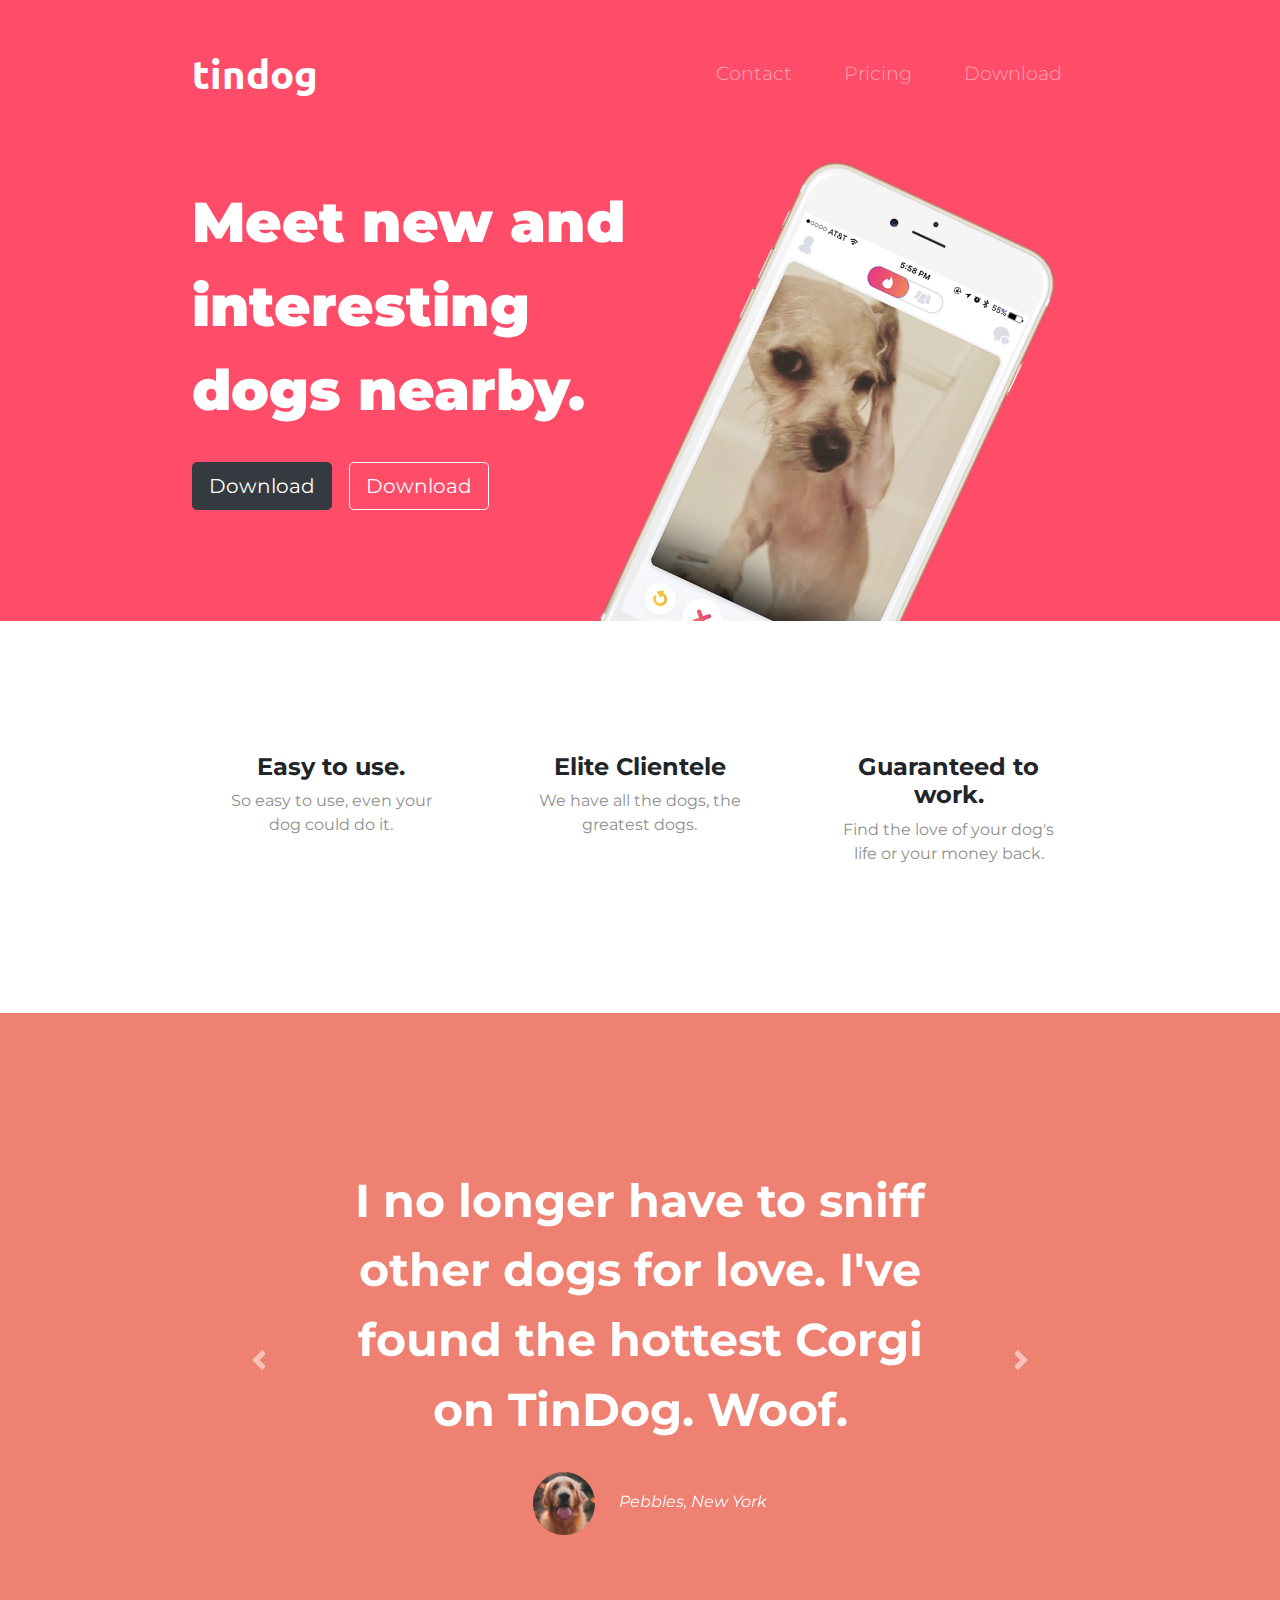
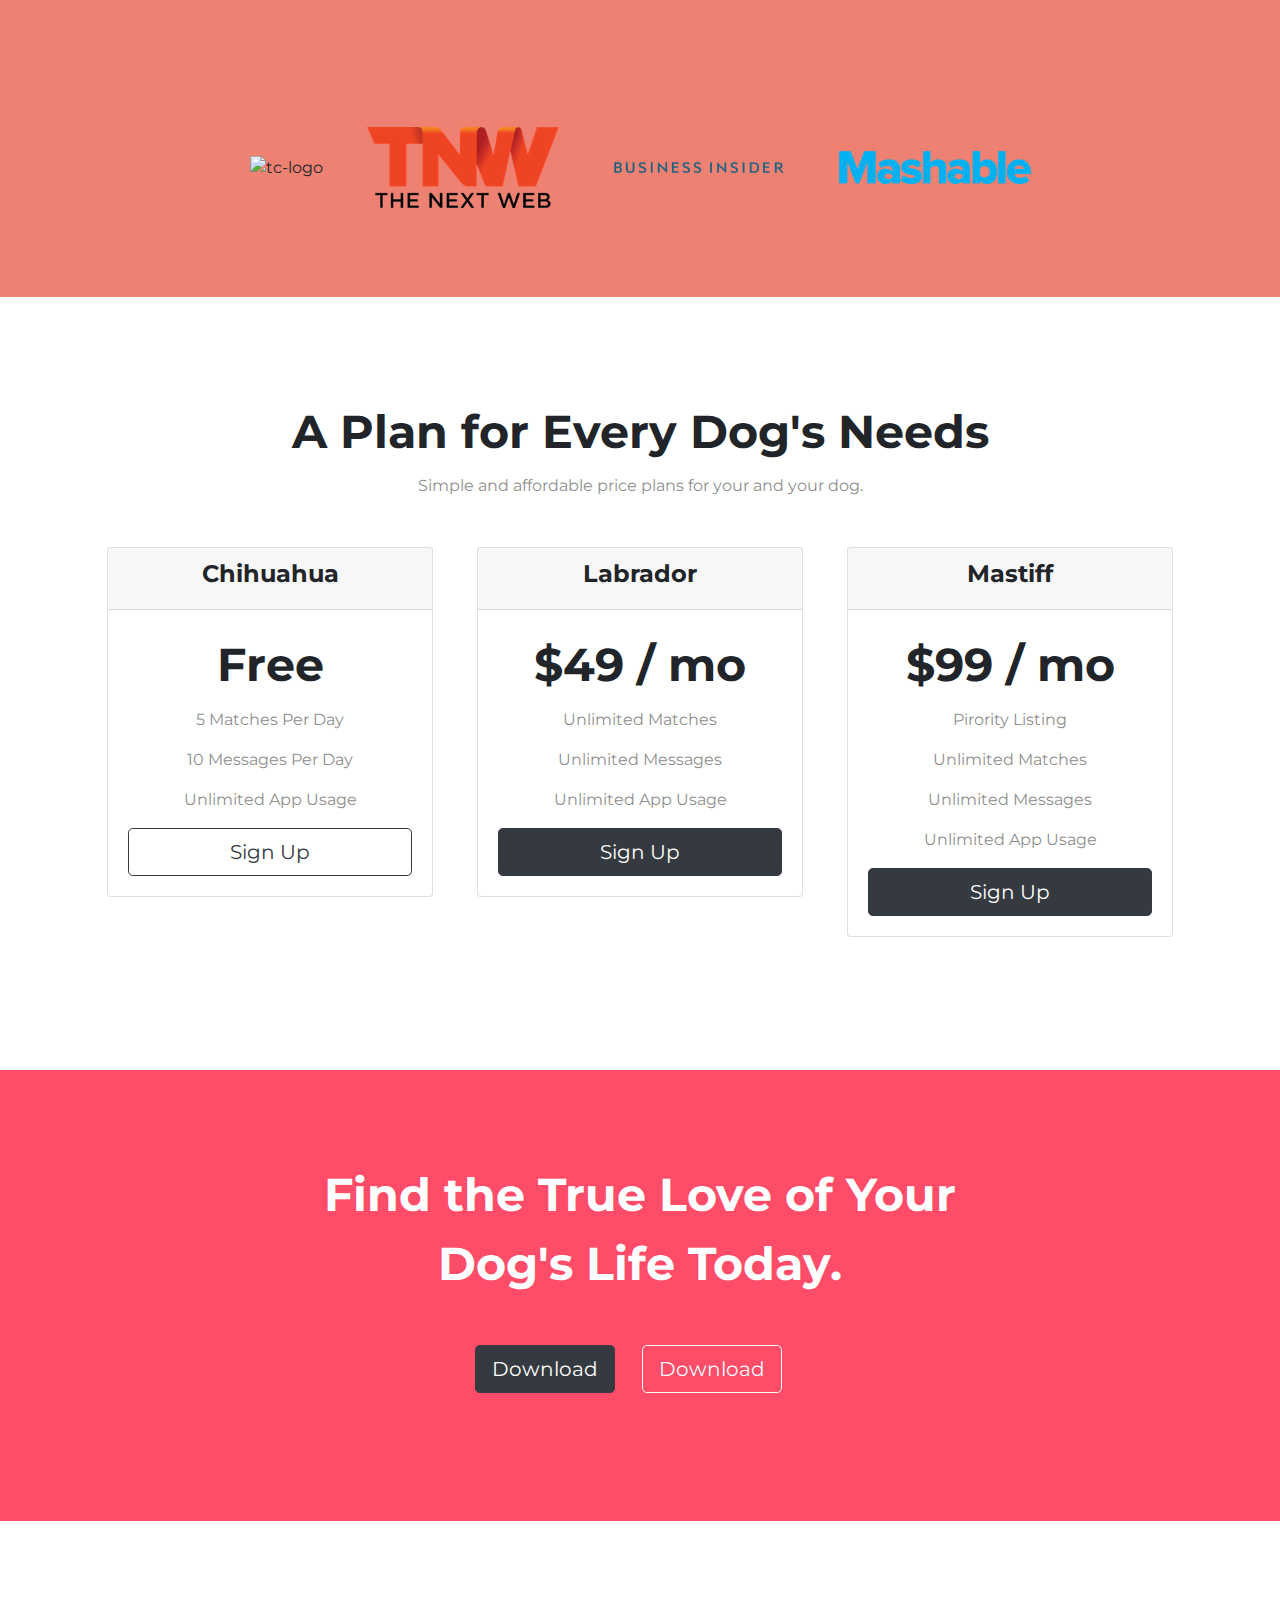
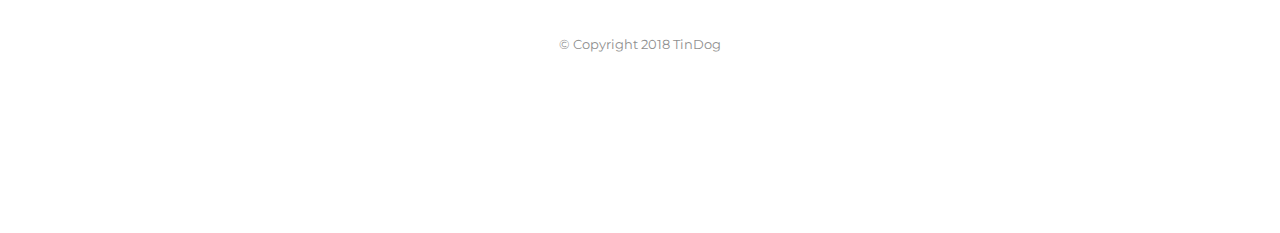
==== index.html @ 05ddcf09 "Add files via upload" ====
<!DOCTYPE html>
<html>

<head>
  <meta charset="utf-8">
  <title>TinDog</title>

  <!-- CSS Stylesheets -->
  <link rel="stylesheet" href="https://maxcdn.bootstrapcdn.com/bootstrap/4.0.0/css/bootstrap.min.css" integrity="sha384-Gn5384xqQ1aoWXA+058RXPxPg6fy4IWvTNh0E263XmFcJlSAwiGgFAW/dAiS6JXm" crossorigin="anonymous">
  <link rel="stylesheet" href="css/styles.css">

  <!-- Google Fonts -->
  <link rel="preconnect" href="https://fonts.gstatic.com">
  <link href="https://fonts.googleapis.com/css2?family=Montserrat:wght@100;400;900&family=Ubuntu:ital,wght@0,300;0,400;0,500;0,700;1,300;1,400;1,500;1,700&display=swap" rel="stylesheet">

  <!-- Font Awesome -->
  <script src="https://kit.fontawesome.com/27fd0374d7.js" crossorigin="anonymous"></script>

  <!--Bootstrap Scripts -->
  <script src="https://code.jquery.com/jquery-3.2.1.slim.min.js" integrity="sha384-KJ3o2DKtIkvYIK3UENzmM7KCkRr/rE9/Qpg6aAZGJwFDMVNA/GpGFF93hXpG5KkN" crossorigin="anonymous"></script>
  <script src="https://cdnjs.cloudflare.com/ajax/libs/popper.js/1.12.9/umd/popper.min.js" integrity="sha384-ApNbgh9B+Y1QKtv3Rn7W3mgPxhU9K/ScQsAP7hUibX39j7fakFPskvXusvfa0b4Q" crossorigin="anonymous"></script>
  <script src="https://maxcdn.bootstrapcdn.com/bootstrap/4.0.0/js/bootstrap.min.js" integrity="sha384-JZR6Spejh4U02d8jOt6vLEHfe/JQGiRRSQQxSfFWpi1MquVdAyjUar5+76PVCmYl" crossorigin="anonymous"></script>
</head>

<body>

  <section id="title">

    <div class="container-fluid">

      <!-- Nav Bar -->

      <nav class="navbar navbar-expand-lg navbar-dark">
        <a class="navbar-brand" href="">tindog</a>
        <button class="navbar-toggler" type="button" data-toggle="collapse" data-target="#navbarSupportedContent" aria-controls="navbarSupportedContent" aria-expanded="false" aria-label="Toggle navigation">
          <span class="navbar-toggler-icon"></span>
        </button>
        <div class="collapse navbar-collapse" id="navbarSupportedContent">
          <ul class="navbar-nav ml-auto">
            <li class="nav-item">
              <a class="nav-link" href="#footer">Contact</a>
            </li>
            <li class="nav-item">
              <a class="nav-link" href="#pricing">Pricing</a>
            </li>
            <li class="nav-item">
              <a class="nav-link" href="#cta">Download</a>
            </li>
          </ul>
        </div>
      </nav>


      <!-- Title -->

      <div class="row">

        <div class="col-lg-6 col-md-12 col-sm-12">
          <h1>Meet new and interesting dogs nearby.</h1>
          <button type="button" class="btn btn-lg btn-dark download-button"><i class="fab fa-apple"></i> Download</button>
          <button type="button" class="btn btn-lg btn-outline-light download-button"><i class="fab fa-google-play"></i> Download</button>
        </div>

        <div class="col-lg-6 col-md-12 col-sm-12">
          <img class="titleimage" src="images/iphone6.png" alt="iphone-mockup">
        </div>
      </div>

    </div>


  </section>


  <!-- Features -->

  <section id="features">
    <div class="row">

      <div class="featurebox col-lg-4">
        <i class="fas fa-check-circle fa-4x icons"></i>
        <h3>Easy to use.</h3>
        <p>So easy to use, even your dog could do it.</p>
      </div>

      <div class="featurebox col-lg-4">
        <i class="fas fa-bullseye fa-4x icons"></i>
        <h3>Elite Clientele</h3>
        <p>We have all the dogs, the greatest dogs.</p>
      </div>

      <div class="featurebox col-lg-4">
        <i class="fas fa-heart fa-4x icons"></i>
        <h3>Guaranteed to work.</h3>
        <p>Find the love of your dog's life or your money back.</p>
      </div>


    </div>
  </section>


  <!-- Testimonials -->

  <section id="testimonials">

    <div id="testimonial-carousel" class="carousel slide" data-ride="false">
      <div class="carousel-inner">
        <div class="carousel-item active">
          <h2>I no longer have to sniff other dogs for love. I've found the hottest Corgi on TinDog. Woof.</h2>
          <img class="testimonialimg" src="images/dog-img.jpg" alt="dog-profile">
          <em>Pebbles, New York</em>
        </div>
        <div class="carousel-item">
          <h2 class="testimonial-text">My dog used to be so lonely, but with TinDog's help, they've found the love of their life. I think.</h2>
          <img class="testimonialimg" src="images/lady-img.jpg" alt="lady-profile">
          <em>Beverly, Illinois</em>
        </div>
      </div>
      <a class="carousel-control-prev" href="#testimonial-carousel" role="button" data-slide="prev">
        <span class="carousel-control-prev-icon" aria-hidden="true"></span>
        <span class="sr-only">Previous</span>
      </a>
      <a class="carousel-control-next" href="#testimonial-carousel" role="button" data-slide="next">
        <span class="carousel-control-next-icon" aria-hidden="true"></span>
        <span class="sr-only">Next</span>
      </a>
    </div>

  </section>


  <!-- Press -->

  <section id="press">
    <img class="presslogo" src="images/techcrunch.png" alt="tc-logo">
    <img class="presslogo" src="images/tnw.png" alt="tnw-logo">
    <img class="presslogo" src="images/bizinsider.png" alt="biz-insider-logo">
    <img class="presslogo" src="images/mashable.png" alt="mashable-logo">

  </section>


  <!-- Pricing -->

  <section id="pricing">

    <h2>A Plan for Every Dog's Needs</h2>
    <p>Simple and affordable price plans for your and your dog.</p>

    <div class="row">

      <div class="pricingcol col-lg-4 col-md-6">
        <div class="card">
          <div class="card-header">
            <h3>Chihuahua</h3>
          </div>
          <div class="card-body">
            <h2>Free</h2>
            <p>5 Matches Per Day</p>
            <p>10 Messages Per Day</p>
            <p>Unlimited App Usage</p>
            <button type="button" class="btn btn-lg btn-block btn-outline-dark">Sign Up</button>
          </div>
        </div>
      </div>

      <div class="pricingcol col-lg-4 col-md-6">
        <div class="card">
          <div class="card-header">
            <h3>Labrador</h3>
          </div>
          <div class="card-body">
            <h2>$49 / mo</h2>
            <p>Unlimited Matches</p>
            <p>Unlimited Messages</p>
            <p>Unlimited App Usage</p>
            <button type="button" class="btn btn-lg btn-block btn-dark">Sign Up</button>
          </div>
        </div>
      </div>

      <div class="pricingcol col-lg-4 col-md-12">
        <div class="card">
          <div class="card-header">
            <h3>Mastiff</h3>
          </div>
          <div class="card-body">
            <h2>$99 / mo</h2>
            <p>Pirority Listing</p>
            <p>Unlimited Matches</p>
            <p>Unlimited Messages</p>
            <p>Unlimited App Usage</p>
              <button type="button" class="btn btn-lg btn-block btn-dark">Sign Up</button>
          </div>
        </div>
      </div>

    </div>

  </section>


  <!-- Call to Action -->

  <section id="cta">

    <h3 class="ctaheader">Find the True Love of Your Dog's Life Today.</h3>
    <button type="button" class="btn btn-lg btn-dark download-button"><i class="fab fa-apple"></i> Download</button>
    <button type="button" class="btn btn-lg btn-outline-light download-button"><i class="fab fa-google-play"></i> Download</button>

  </section>


  <!-- Footer -->

  <footer id="footer">

<i class="socialmedia fab fa-twitter"></i>
<i class="socialmedia fab fa-facebook-f"></i>
<i class="socialmedia fab fa-instagram"></i>
<i class="socialmedia fas fa-envelope"></i>

    <p class="last">© Copyright 2018 TinDog</p>

  </footer>


</body>

</html>
---- css/styles.css ----
#title {
  background-color: #ff4c68;
  color: white;
}

.container-fluid{
  padding: 3% 15% 7%;
}

h1 {
font-family: 'Montserrat', sans-serif;
font-size: 3.5rem;
line-height: 1.5;
font-weight: 900;
}

body {
  font-family: 'Montserrat', sans-serif;
}

/* navigation bar */

.navbar {
  padding: 0 0 4.5rem;
}

.navbar-brand {
  font-family: 'Ubuntu';
  font-size: 2.5rem;
  font-weight: bold;
}

.nav-item {
  padding: 0 18px;
}

.nav-link {
  font-size: 1.2rem;
  font-family: 'Montserrat';
  font-weight: 300;
}

/* Download Buttons */

.download-button{
margin: 5% 3% 5% 0;
}


/* Title Image */

.titleimage {
  width: 60%;
  transform: rotate(25deg);
  position: absolute;
  right: 30%;
}

/* Features */
#features {
padding: 7% 15%;
  background-color: white;
  position: relative;
}

.featurebox {
  padding: 4.5%;
  text-align: center;
}

h3 {
  font-family: 'Montserrat';
  font-weight: 700;
  font-size: 1.5rem;
}

p {
color: #8f8f8f;
}

.icons {
  color: #ef8172;
margin-bottom: 1rem;
}

.icons:hover {
  transition: ease .1s;
  color: #ff4c68;
}

/* Testimonial */

#testimonials {
  padding: 7% 15%;
  text-align: center;
  background-color: #ef8172;
  color: #fff;
}

h2 {
  font-family: 'Montserrat';
font-weight: 700;
  font-size: 2.9rem;
  line-height: 1.5;

}

.testimonialimg {
  width: 10%;
  border-radius: 100%;
  margin: 20px;
}

.carousel-item {
  padding: 7% 15%;
}

/* press */

#press {
  background-color: #ef8172;
  text-align: center;
  padding-bottom: 3%;
}

.presslogo {
  width: 15%;
  margin: 20px 20px 50px;
}

/* pricing */

#pricing {
  padding: 100px;
  text-align: center;
}

.pricingcol {
  padding: 3% 2%;
}

.picturemove {
  position: absolute;
}

@media (max-width: 1028px) {
  #title {
    text-align: center;
  }
  .titleimage {
    position: static;
    transform: rotate(0);
  }
}

/* cta section */

#cta {
  background-color: #ff4c68;
  color: white;
  text-align: center;
  padding: 7% 20%;
}

.ctaheader {
  font-family: 'Montserrat';
  font-weight: 700;
    font-size: 2.9rem;
    line-height: 1.5;
}

/* footersection */

#footer {

  background-color: #fff;
  padding: 7% 15%;
text-align: center;
}

.socialmedia {
  text-align: center;
margin: 20px 10px;
}

.last {
  margin-bottom: 10%;
  font-size: .8rem;
}
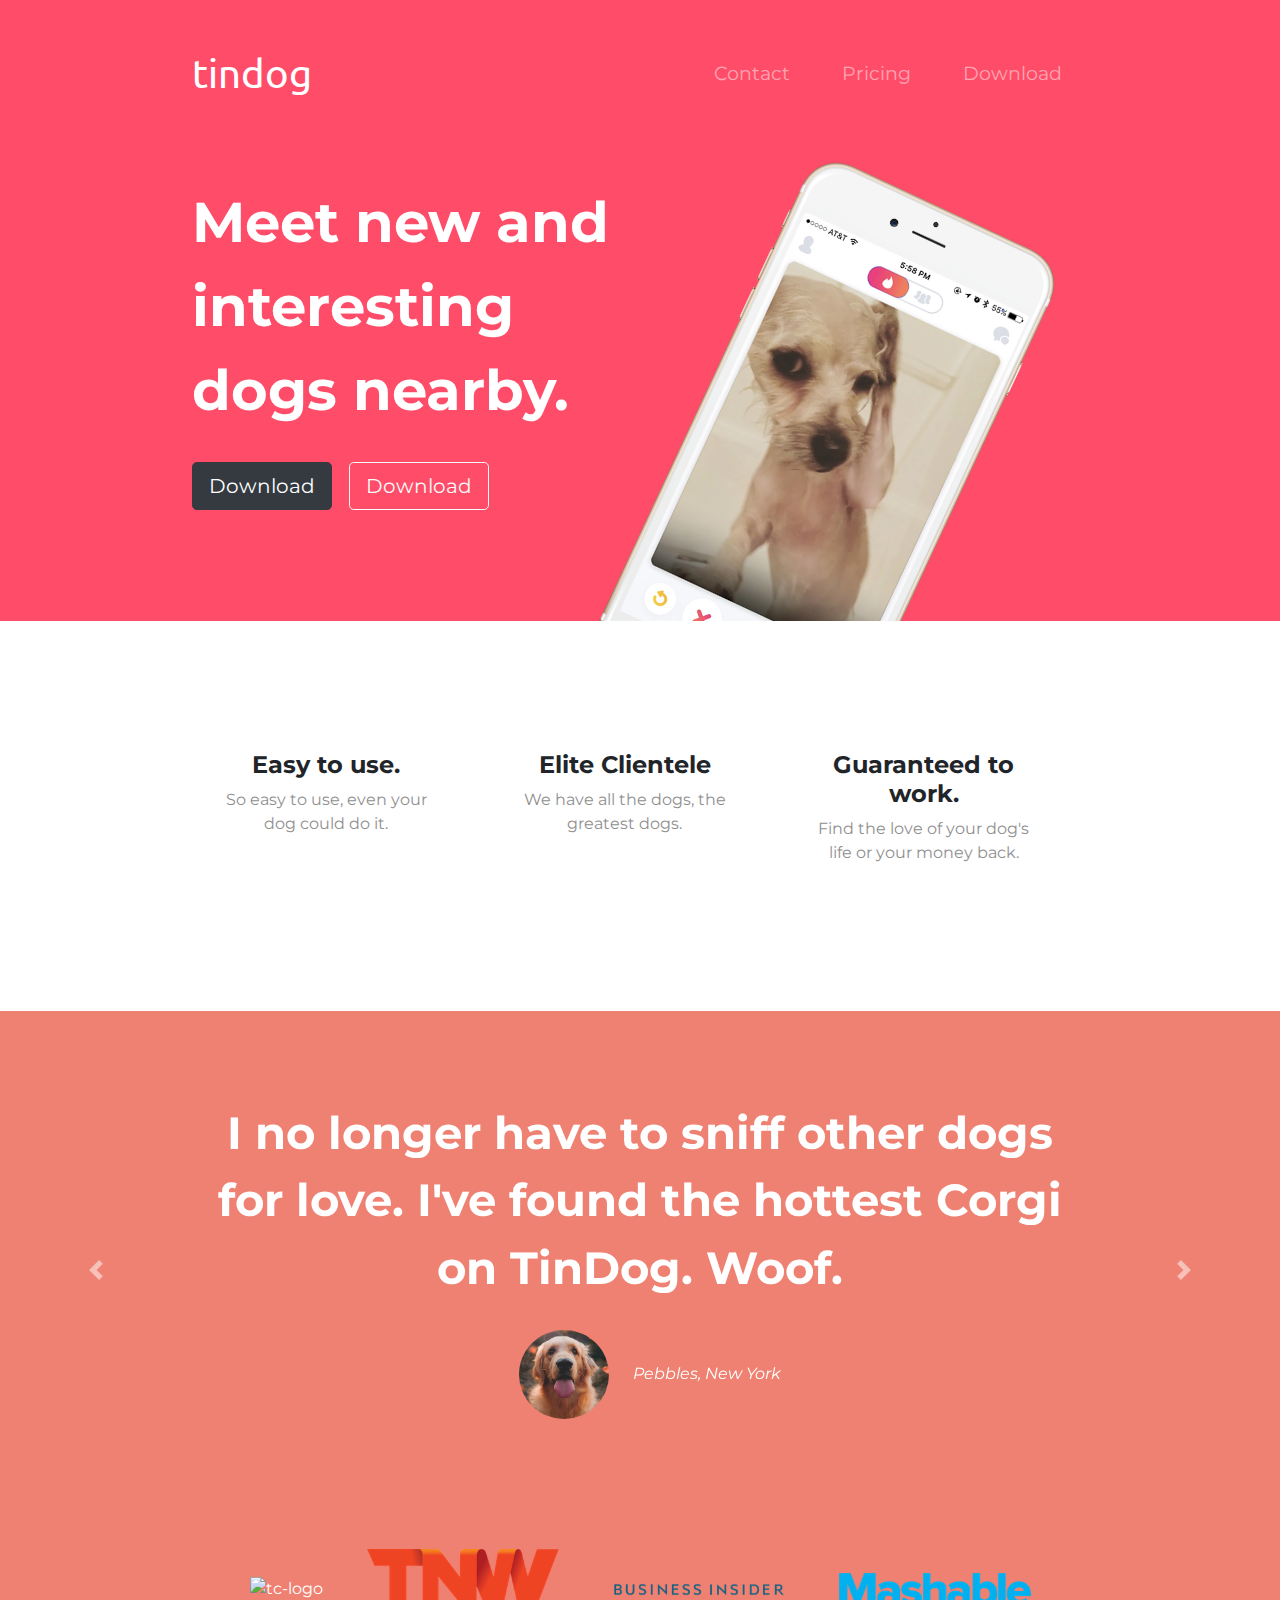
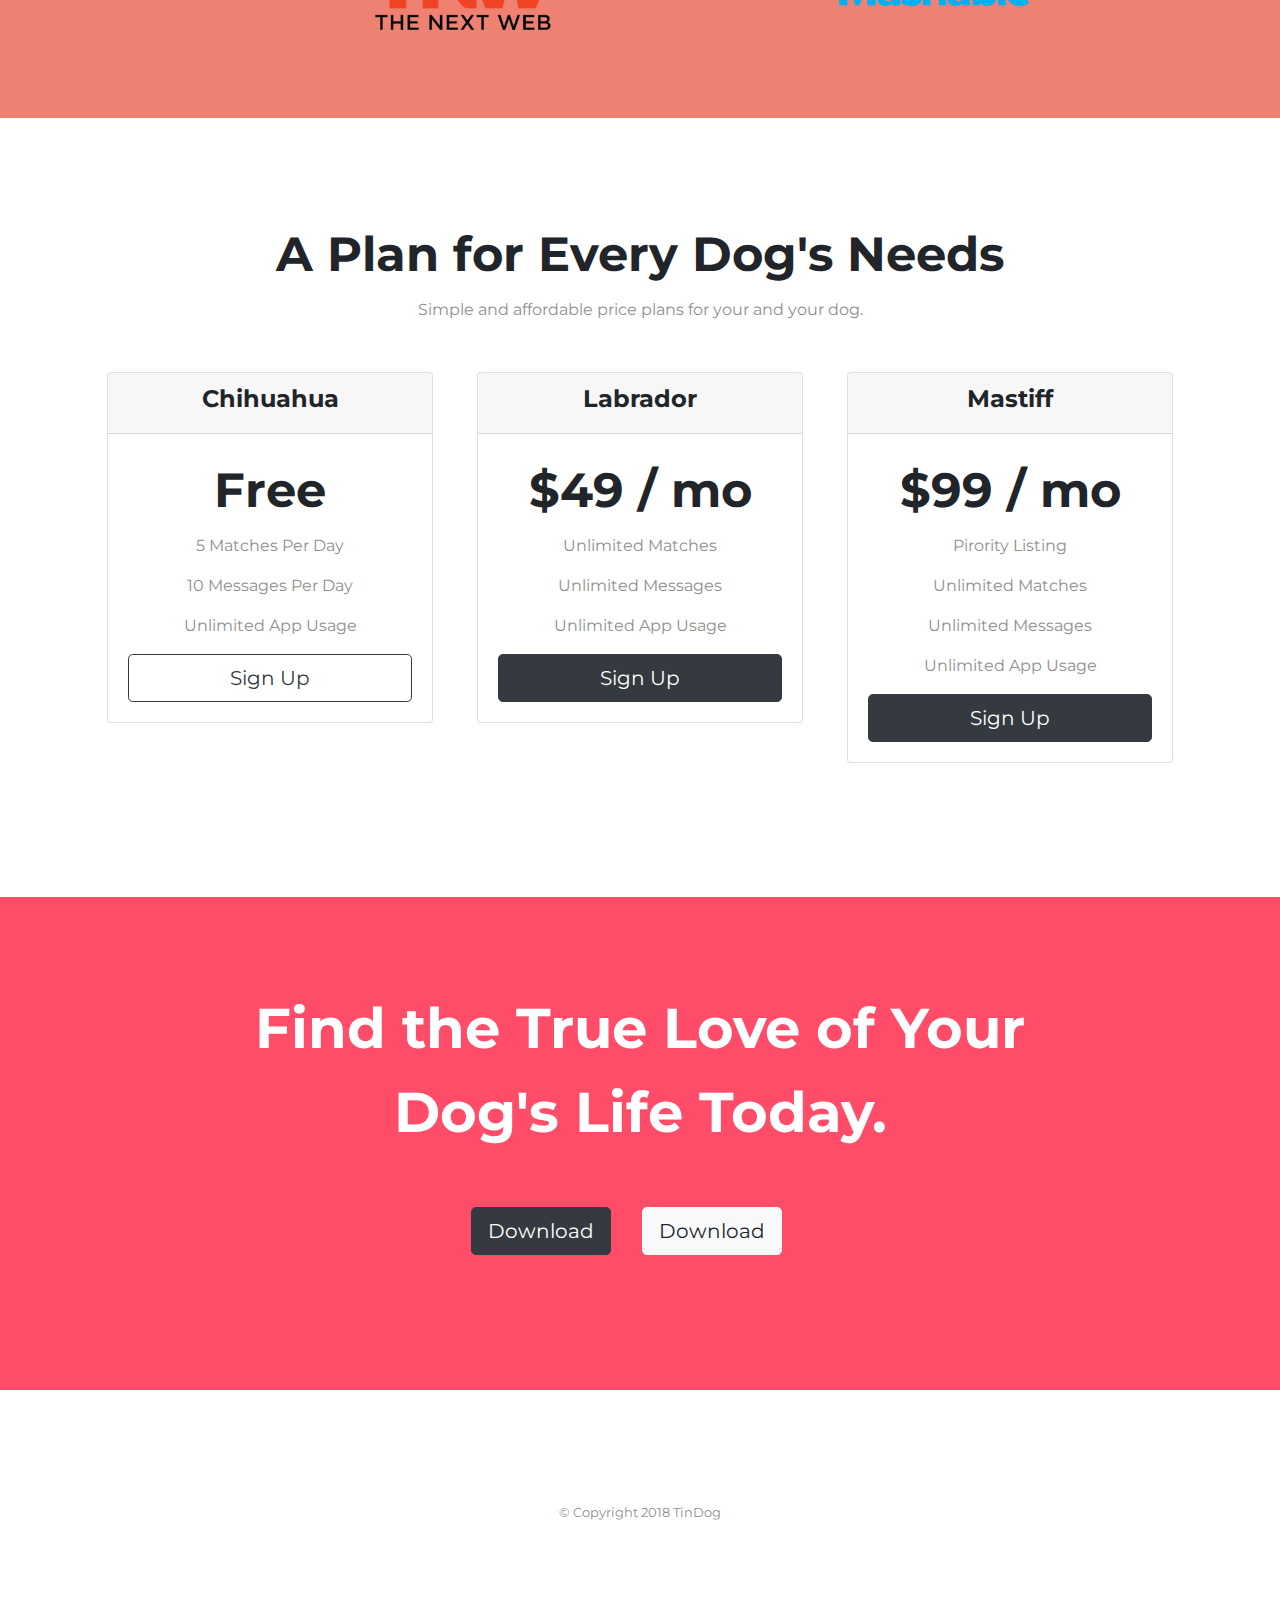
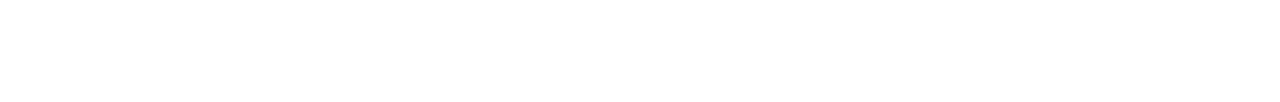
==== commit 1dca109d: "Update index.html" ====
--- a/index.html
+++ b/index.html
@@ -24,7 +24,7 @@
 
 <body>
 
-  <section id="title">
+  <section class="color-section" id="title">
 
     <div class="container-fluid">
 
@@ -56,7 +56,7 @@
       <div class="row">
 
         <div class="col-lg-6 col-md-12 col-sm-12">
-          <h1>Meet new and interesting dogs nearby.</h1>
+          <h1 class="bigheading">Meet new and interesting dogs nearby.</h1>
           <button type="button" class="btn btn-lg btn-dark download-button"><i class="fab fa-apple"></i> Download</button>
           <button type="button" class="btn btn-lg btn-outline-light download-button"><i class="fab fa-google-play"></i> Download</button>
         </div>
@@ -74,45 +74,43 @@
 
   <!-- Features -->
 
-  <section id="features">
-    <div class="row">
+  <section class="white-section" id="features">
+    <div class="row container-fluid">
 
       <div class="featurebox col-lg-4">
         <i class="fas fa-check-circle fa-4x icons"></i>
-        <h3>Easy to use.</h3>
+        <h3 class="featuretitle">Easy to use.</h3>
         <p>So easy to use, even your dog could do it.</p>
       </div>
 
       <div class="featurebox col-lg-4">
         <i class="fas fa-bullseye fa-4x icons"></i>
-        <h3>Elite Clientele</h3>
+        <h3 class="featuretitle">Elite Clientele</h3>
         <p>We have all the dogs, the greatest dogs.</p>
       </div>
 
       <div class="featurebox col-lg-4">
         <i class="fas fa-heart fa-4x icons"></i>
-        <h3>Guaranteed to work.</h3>
+        <h3 class="featuretitle">Guaranteed to work.</h3>
         <p>Find the love of your dog's life or your money back.</p>
       </div>
 
-
     </div>
   </section>
 
 
   <!-- Testimonials -->
-
-  <section id="testimonials">
+  <section class="color-section" id="testimonials">
 
     <div id="testimonial-carousel" class="carousel slide" data-ride="false">
       <div class="carousel-inner">
-        <div class="carousel-item active">
-          <h2>I no longer have to sniff other dogs for love. I've found the hottest Corgi on TinDog. Woof.</h2>
+        <div class="carousel-item active container-fluid">
+          <h2 class="testimonialtext">I no longer have to sniff other dogs for love. I've found the hottest Corgi on TinDog. Woof.</h2>
           <img class="testimonialimg" src="images/dog-img.jpg" alt="dog-profile">
           <em>Pebbles, New York</em>
         </div>
-        <div class="carousel-item">
-          <h2 class="testimonial-text">My dog used to be so lonely, but with TinDog's help, they've found the love of their life. I think.</h2>
+        <div class="carousel-item container-fluid">
+          <h2 class="testimonialtext">My dog used to be so lonely, but with TinDog's help, they've found the love of their life. I think.</h2>
           <img class="testimonialimg" src="images/lady-img.jpg" alt="lady-profile">
           <em>Beverly, Illinois</em>
         </div>
@@ -128,11 +126,9 @@
     </div>
 
   </section>
-
-
   <!-- Press -->
 
-  <section id="press">
+  <section class="color-section" id="press">
     <img class="presslogo" src="images/techcrunch.png" alt="tc-logo">
     <img class="presslogo" src="images/tnw.png" alt="tnw-logo">
     <img class="presslogo" src="images/bizinsider.png" alt="biz-insider-logo">
@@ -143,9 +139,8 @@
 
   <!-- Pricing -->
 
-  <section id="pricing">
-
-    <h2>A Plan for Every Dog's Needs</h2>
+  <section class="white-section" id="pricing">
+    <h2 class="pricetext">A Plan for Every Dog's Needs</h2>
     <p>Simple and affordable price plans for your and your dog.</p>
 
     <div class="row">
@@ -153,10 +148,10 @@
       <div class="pricingcol col-lg-4 col-md-6">
         <div class="card">
           <div class="card-header">
-            <h3>Chihuahua</h3>
+            <h3 class="pricingtitle">Chihuahua</h3>
           </div>
           <div class="card-body">
-            <h2>Free</h2>
+            <h2 class="pricetext">Free</h2>
             <p>5 Matches Per Day</p>
             <p>10 Messages Per Day</p>
             <p>Unlimited App Usage</p>
@@ -168,10 +163,10 @@
       <div class="pricingcol col-lg-4 col-md-6">
         <div class="card">
           <div class="card-header">
-            <h3>Labrador</h3>
+            <h3 class="pricingtitle">Labrador</h3>
           </div>
           <div class="card-body">
-            <h2>$49 / mo</h2>
+            <h2 class="pricetext">$49 / mo</h2>
             <p>Unlimited Matches</p>
             <p>Unlimited Messages</p>
             <p>Unlimited App Usage</p>
@@ -183,46 +178,47 @@
       <div class="pricingcol col-lg-4 col-md-12">
         <div class="card">
           <div class="card-header">
-            <h3>Mastiff</h3>
+            <h3 class="pricingtitle">Mastiff</h3>
           </div>
           <div class="card-body">
-            <h2>$99 / mo</h2>
+            <h2 class="pricetext">$99 / mo</h2>
             <p>Pirority Listing</p>
             <p>Unlimited Matches</p>
             <p>Unlimited Messages</p>
             <p>Unlimited App Usage</p>
-              <button type="button" class="btn btn-lg btn-block btn-dark">Sign Up</button>
-          </div>
-        </div>
-      </div>
-
-    </div>
-
+            <button type="button" class="btn btn-lg btn-block btn-dark">Sign Up</button>
+          </div>
+        </div>
+      </div>
+
+    </div>
   </section>
 
 
   <!-- Call to Action -->
 
-  <section id="cta">
-
-    <h3 class="ctaheader">Find the True Love of Your Dog's Life Today.</h3>
-    <button type="button" class="btn btn-lg btn-dark download-button"><i class="fab fa-apple"></i> Download</button>
-    <button type="button" class="btn btn-lg btn-outline-light download-button"><i class="fab fa-google-play"></i> Download</button>
+  <section class="color-section">
+
+    <div class="container-fluid">
+      <h3 class="bigheading">Find the True Love of Your Dog's Life Today.</h3>
+      <button type="button" class="btn btn-lg btn-dark download-button"><i class="fab fa-apple"></i> Download</button>
+      <button type="button" class="btn btn-lg btn-light download-button"><i class="fab fa-google-play"></i> Download</button>
+    </div>
 
   </section>
 
 
   <!-- Footer -->
 
-  <footer id="footer">
-
-<i class="socialmedia fab fa-twitter"></i>
-<i class="socialmedia fab fa-facebook-f"></i>
-<i class="socialmedia fab fa-instagram"></i>
-<i class="socialmedia fas fa-envelope"></i>
-
-    <p class="last">© Copyright 2018 TinDog</p>
-
+  <footer class="white-section">
+    <div class="container-fluid">
+      <i class="socialmedia fab fa-twitter"></i>
+      <i class="socialmedia fab fa-facebook-f"></i>
+      <i class="socialmedia fab fa-instagram"></i>
+      <i class="socialmedia fas fa-envelope"></i>
+
+      <p class="last">© Copyright 2018 TinDog</p>
+    </div>
   </footer>
 
 
--- a/css/styles.css
+++ b/css/styles.css
@@ -1,22 +1,45 @@
 
-#title {
+body {
+  font-family: 'Montserrat', sans-serif;
+  text-align: center;
+}
+
+h1, h2, h3, h4, h5, h6 {
+  font-family: 'Montserrat';
+font-weight: 700;
+}
+
+p {
+color: #8f8f8f;
+}
+
+/* Section */
+
+.white-section {
+  background-color: white;
+}
+
+.color-section {
   background-color: #ff4c68;
   color: white;
 }
 
+/* Containers */
+
 .container-fluid{
-  padding: 3% 15% 7%;
+  padding: 7% 15%;
 }
 
-h1 {
-font-family: 'Montserrat', sans-serif;
-font-size: 3.5rem;
-line-height: 1.5;
-font-weight: 900;
-}
+/* Title */
 
-body {
-  font-family: 'Montserrat', sans-serif;
+@media (max-width: 1028px) {
+  #title {
+    text-align: center;
+  }
+  .titleimage {
+    position: static;
+    transform: rotate(0);
+  }
 }
 
 /* navigation bar */
@@ -28,7 +51,7 @@
 .navbar-brand {
   font-family: 'Ubuntu';
   font-size: 2.5rem;
-  font-weight: bold;
+  font-weight: 400;
 }
 
 .nav-item {
@@ -38,7 +61,14 @@
 .nav-link {
   font-size: 1.2rem;
   font-family: 'Montserrat';
-  font-weight: 300;
+  font-weight: 400;
+}
+
+/* Title Section */
+
+#title .container-fluid {
+  padding: 3% 15% 7%;
+    text-align: left;
 }
 
 /* Download Buttons */
@@ -47,6 +77,11 @@
 margin: 5% 3% 5% 0;
 }
 
+/* Big Heading */
+.bigheading {
+  font-size: 3.5rem;
+  line-height: 1.5;
+}
 
 /* Title Image */
 
@@ -59,24 +94,11 @@
 
 /* Features */
 #features {
-padding: 7% 15%;
-  background-color: white;
   position: relative;
 }
 
 .featurebox {
   padding: 4.5%;
-  text-align: center;
-}
-
-h3 {
-  font-family: 'Montserrat';
-  font-weight: 700;
-  font-size: 1.5rem;
-}
-
-p {
-color: #8f8f8f;
 }
 
 .icons {
@@ -89,21 +111,13 @@
   color: #ff4c68;
 }
 
+.featuretitle {
+  font-size: 1.5rem;
+}
 /* Testimonial */
 
 #testimonials {
-  padding: 7% 15%;
-  text-align: center;
   background-color: #ef8172;
-  color: #fff;
-}
-
-h2 {
-  font-family: 'Montserrat';
-font-weight: 700;
-  font-size: 2.9rem;
-  line-height: 1.5;
-
 }
 
 .testimonialimg {
@@ -112,15 +126,15 @@
   margin: 20px;
 }
 
-.carousel-item {
-  padding: 7% 15%;
+.testimonialtext {
+  font-size: 2.8rem;
+  line-height: 1.5;
 }
 
 /* press */
 
 #press {
   background-color: #ef8172;
-  text-align: center;
   padding-bottom: 3%;
 }
 
@@ -133,7 +147,6 @@
 
 #pricing {
   padding: 100px;
-  text-align: center;
 }
 
 .pricingcol {
@@ -144,43 +157,22 @@
   position: absolute;
 }
 
-@media (max-width: 1028px) {
-  #title {
-    text-align: center;
-  }
-  .titleimage {
-    position: static;
-    transform: rotate(0);
-  }
+.pricetext {
+  font-size: 3rem;
+  line-height: 1.5;
+}
+
+.pricingtitle {
+  font-size: 1.5rem;
 }
 
 /* cta section */
 
-#cta {
-  background-color: #ff4c68;
-  color: white;
-  text-align: center;
-  padding: 7% 20%;
-}
 
-.ctaheader {
-  font-family: 'Montserrat';
-  font-weight: 700;
-    font-size: 2.9rem;
-    line-height: 1.5;
-}
 
 /* footersection */
 
-#footer {
-
-  background-color: #fff;
-  padding: 7% 15%;
-text-align: center;
-}
-
 .socialmedia {
-  text-align: center;
 margin: 20px 10px;
 }
 
